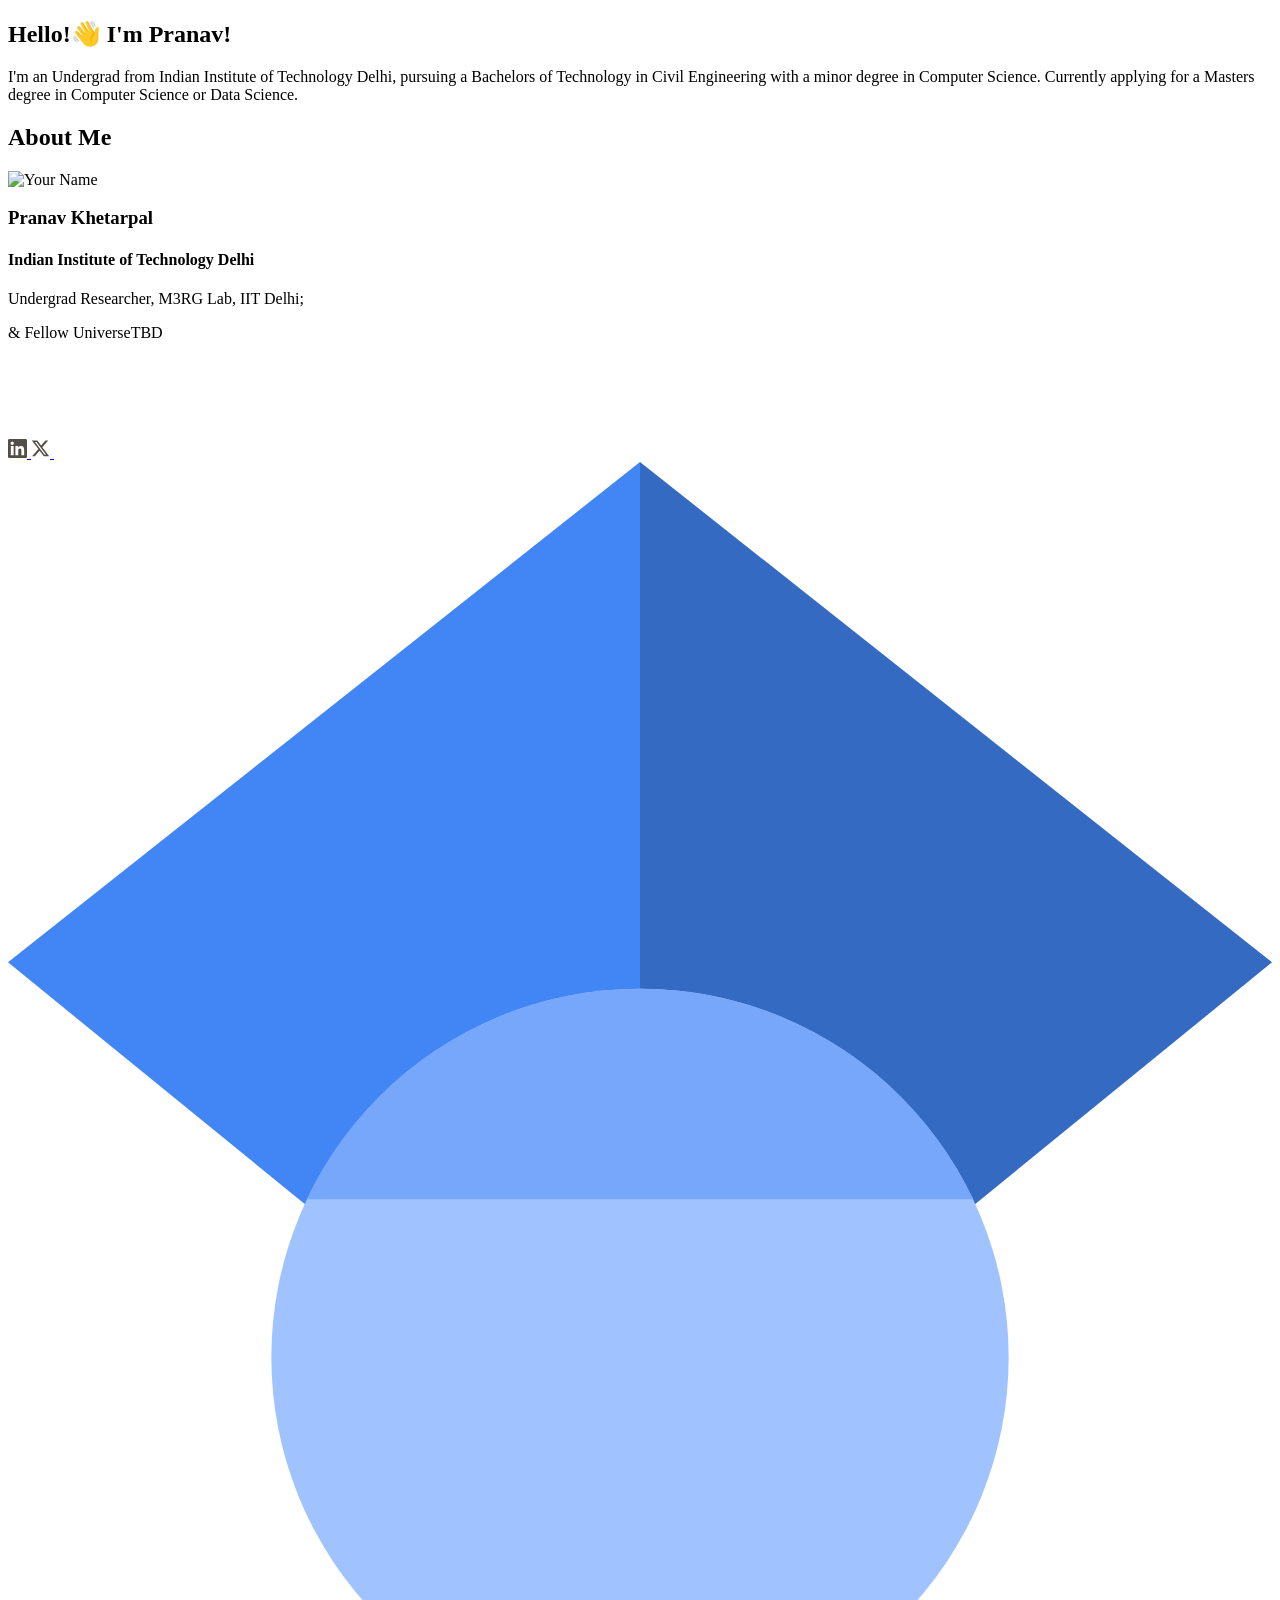
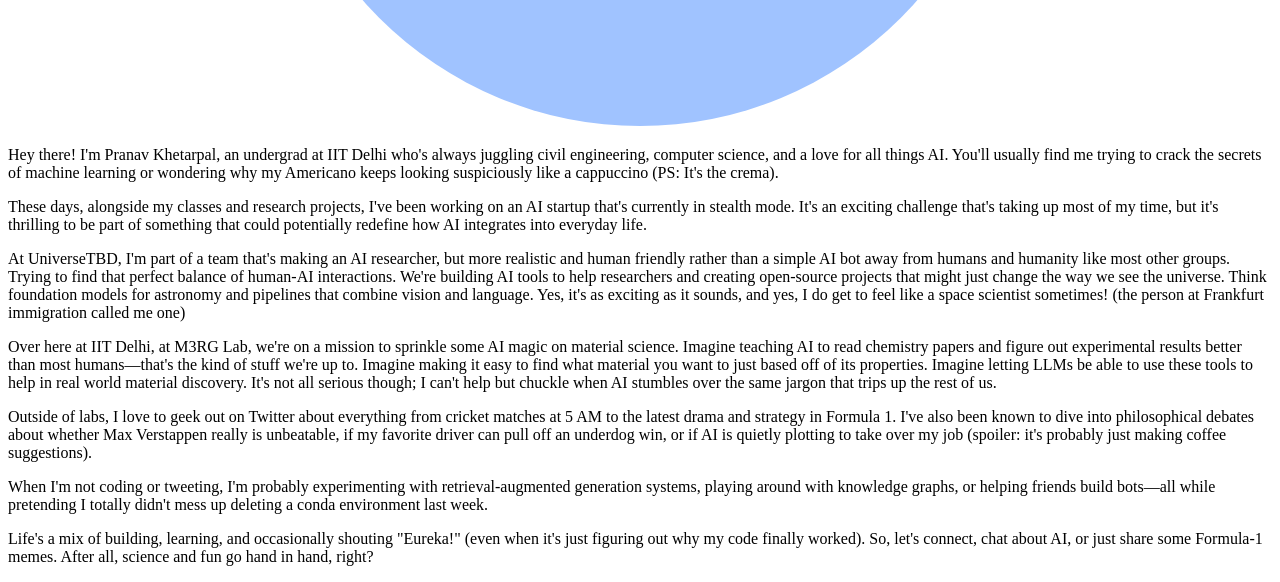
==== index.html @ f634f419 "dynamic-nav fix" ====
<!DOCTYPE html>
<html lang="en">
<head>
  <meta charset="UTF-8" />
  <meta name="viewport" content="width=device-width, initial-scale=1.0"/>
  <title>Pranav - Home</title>

  <!-- Base URL for all relative links -->
  <base href="https://pranavkhetarpal.github.io/my-webpage/">

  <!-- Main CSS file -->
  <link rel="stylesheet" href="css/styles.css" />

  <!-- Load Lora (for main body & headings) from Google Fonts -->
  <link
    href="https://fonts.googleapis.com/css2?family=Lora:wght@400;700&display=swap"
    rel="stylesheet"
  />

  <!-- Load Aileron from cdnfonts.com (for nav links & subhead) -->
  <link
    rel="stylesheet"
    href="https://fonts.cdnfonts.com/css/aileron"
  />
</head>
<body>
  
  <!-- Include Header -->
  <div data-include="header.html"></div>

  <!-- Hero Section -->
  <section id="hero">
    <h1>Hello!👋 I'm Pranav!</h1>
    <p>I'm an Undergrad from Indian Institute of Technology Delhi, pursuing a Bachelors of Technology in Civil Engineering with a minor degree in Computer Science. Currently applying for a Masters degree in Computer Science or Data Science.</p>
  </section>

  <!-- About Section Content -->
  <section id="about">
    <h2>About Me</h2>

    <!-- Card container: image on the left, details on the right -->
    <div class="profile-card">
      <div class="profile-img">
        <img src="images/self.jpg" alt="Your Name" class="about-photo" />
      </div>

      <div class="profile-details">
        <h3 class="profile-name">Pranav Khetarpal</h3>
        <!-- <h4 class="profile-title"><a href="https://web.iitd.ac.in/~krishnan/">Undergrad Researcher, M3RG Lab, IIT Delhi; & Fellow</a>, <a href="https://universetbd.org/">UniverseTBD</a></h4> -->
        <h4 class="profile-title">Indian Institute of Technology Delhi</h4>
        <p class="profile-past">Undergrad Researcher, M3RG Lab, IIT Delhi;</p>
        <p class="profile-past-l2">& Fellow UniverseTBD</p>

        <!-- Social icons row -->
        <div class="profile-social">

          <!-- Inline SVG for LinkedIn (Harvey-like) -->
          <a
            href="https://www.linkedin.com/in/pranavkhetarpal/"
            target="_blank"
            rel="noopener noreferrer"
            aria-label="LinkedIn"
            class="social-link group"
          >
            <svg
              width="19"
              height="19"
              viewBox="0 0 19 19"
              fill="none"
              xmlns="http://www.w3.org/2000/svg"
            >
              <g clip-path="url(#clip0_470_174)">
                <!-- Example truncated path from your screenshot -->
                <path
                  d="M17.5936 0H1.40273C0.627148 0 0 0.612305 0 1.36934V17.627C0 18.384 0.627148 19 1.40273 19H17.5936C18.3691 19 19 18.384 19 17.6307V1.36934C19 0.612305 18.3691 0 17.5936 0ZM5.63691 16.1908H2.8166V7.12129H5.63691V16.1908ZM4.22676 5.88555C3.32129 5.88555 2.59023 5.15449 2.59023 4.25273C2.59023 3.35098 3.32129 2.61992 4.22676 2.61992C5.12852 2.61992 5.85957 3.35098 5.85957 4.25273C5.85957 5.15078 5.12852 5.88555 4.22676 5.88555ZM16.1908 16.1908H13.3742V11.7822C13.3742 10.732 13.3557 9.37754 11.9084 9.37754C10.4426 9.37754 10.2199 10.5242 10.2199 11.708V16.1908H7.40703V7.12129H10.1086V8.36074H10.1457C10.5205 7.64824 11.4408 6.89492 12.8102 6.89492C15.6639 6.89492 16.1908 8.77266 16.1908 11.2145V16.1908Z"
                  fill="#524F49"
                />
              </g>
              <defs>
                <clipPath id="clip0_470_174">
                  <rect width="19" height="19" fill="white"></rect>
                </clipPath>
              </defs>
            </svg>
          </a>

          <!-- X (Twitter) icon as an <img> (or inline SVG if you prefer) -->
          <a href="https://x.com/pktrpl"
          target="_blank"
          rel="noopener noreferrer"
          aria-label="X"
          class="social-link group"
          >
            <svg
            width="19"
            height="19"
            viewBox="0 0 19 19"
            fill="none"
            xmlns="http://www.w3.org/2000/svg"
            >
                <g clip-path="url(#clip0_470_174)">
                    <!-- Example truncated path from your screenshot -->
                    <path
                    d="M14.5057 1.50781H17.1764L11.3418 8.17641L18.2057 17.2509H12.8313L8.62184 11.7473L3.80527 17.2509H1.13299L7.3737 10.1181L0.789062 1.50781H6.29994L10.1049 6.53833L14.5057 1.50781ZM13.5684 15.6523H15.0482L5.49583 3.02238H3.9078L13.5684 15.6523Z"
                    fill="#524F49"
                    />
                </g>
              <defs>
                <clipPath id="clip0_470_174">
                  <rect width="19" height="19" fill="white"></rect>
                </clipPath>
              </defs>
            </svg>
            </a>
            
            <!-- Github -->
            <a href="https://github.com/pranavktrpl" target="_blank" aria-label="GitHub" class="social-link">
              <svg xmlns="http://www.w3.org/2000/svg" x="0px" y="0px" width="100" height="100" viewBox="0 0 22 22">
                <path d="M12 2A10 10 0 1 0 12 22A10 10 0 1 0 12 2Z" opacity=".3" fill="#FFFFFF"></path>
                <path d="M10.9,2.1c-4.6,0.5-8.3,4.2-8.8,8.7c-0.5,4.7,2.2,8.9,6.3,10.5C8.7,21.4,9,21.2,9,20.8v-1.6c0,0-0.4,0.1-0.9,0.1 c-1.4,0-2-1.2-2.1-1.9c-0.1-0.4-0.3-0.7-0.6-1C5.1,16.3,5,16.3,5,16.2C5,16,5.3,16,5.4,16c0.6,0,1.1,0.7,1.3,1c0.5,0.8,1.1,1,1.4,1 c0.4,0,0.7-0.1,0.9-0.2c0.1-0.7,0.4-1.4,1-1.8c-2.3-0.5-4-1.8-4-4c0-1.1,0.5-2.2,1.2-3C7.1,8.8,7,8.3,7,7.6C7,7.2,7,6.6,7.3,6 c0,0,1.4,0,2.8,1.3C10.6,7.1,11.3,7,12,7s1.4,0.1,2,0.3C15.3,6,16.8,6,16.8,6C17,6.6,17,7.2,17,7.6c0,0.8-0.1,1.2-0.2,1.4 c0.7,0.8,1.2,1.8,1.2,3c0,2.2-1.7,3.5-4,4c0.6,0.5,1,1.4,1,2.3v2.6c0,0.3,0.3,0.6,0.7,0.5c3.7-1.5,6.3-5.1,6.3-9.3 C22,6.1,16.9,1.4,10.9,2.1z" fill="#FFFFFF"></path>
              </svg>
            </a>
            
            <!-- Google Scholar -->
            <a href="https://scholar.google.com/citations?user=LS2FtbsAAAAJ&hl=en" target="_blank" aria-label="Google Scholar" class="social-link">
              <svg xmlns="http://www.w3.org/2000/svg" viewBox="0 0 512 512">
                <path fill="#4285f4" d="M256 411.12L0 202.667 256 0z"/><path fill="#356ac3" d="M256 411.12l256-208.453L256 0z"/><circle fill="#a0c3ff" cx="256" cy="362.667" r="149.333"/><path fill="#76a7fa" d="M121.037 298.667c23.968-50.453 75.392-85.334 134.963-85.334s110.995 34.881 134.963 85.334H121.037z"/>
              </svg>
            </a>
            
        </div>
      </div>
    </div>

    <!-- Additional paragraph or details below the card -->
    <p>Hey there! I'm Pranav Khetarpal, an undergrad at IIT Delhi who's always juggling civil engineering, computer science, and a love for all things AI. You'll usually find me trying to crack the secrets of machine learning or wondering why my Americano keeps looking suspiciously like a cappuccino (PS: It's the crema).</p>
      
    <p>These days, alongside my classes and research projects, I've been working on an AI startup that's currently in stealth mode. It's an exciting challenge that's taking up most of my time, but it's thrilling to be part of something that could potentially redefine how AI integrates into everyday life.</p>
      
    <p>At UniverseTBD, I'm part of a team that's making an AI researcher, but more realistic and human friendly rather than a simple AI bot away from humans and humanity like most other groups. Trying to find that perfect balance of human-AI interactions. We're building AI tools to help researchers and creating open-source projects that might just change the way we see the universe. Think foundation models for astronomy and pipelines that combine vision and language. Yes, it's as exciting as it sounds, and yes, I do get to feel like a space scientist sometimes! (the person at Frankfurt immigration called me one)</p>
      
    <p>Over here at IIT Delhi, at M3RG Lab, we're on a mission to sprinkle some AI magic on material science. Imagine teaching AI to read chemistry papers and figure out experimental results better than most humans—that's the kind of stuff we're up to. Imagine making it easy to find what material you want to just based off of its properties. Imagine letting LLMs be able to use these tools to help in real world material discovery. It's not all serious though; I can't help but chuckle when AI stumbles over the same jargon that trips up the rest of us.</p>
      
    <p>Outside of labs, I love to geek out on Twitter about everything from cricket matches at 5 AM to the latest drama and strategy in Formula 1. I've also been known to dive into philosophical debates about whether Max Verstappen really is unbeatable, if my favorite driver can pull off an underdog win, or if AI is quietly plotting to take over my job (spoiler: it's probably just making coffee suggestions).</p>
      
    <p>When I'm not coding or tweeting, I'm probably experimenting with retrieval-augmented generation systems, playing around with knowledge graphs, or helping friends build bots—all while pretending I totally didn't mess up deleting a conda environment last week.</p>
      
    <p>Life's a mix of building, learning, and occasionally shouting "Eureka!" (even when it's just figuring out why my code finally worked). So, let's connect, chat about AI, or just share some Formula-1 memes. After all, science and fun go hand in hand, right?</p>
  </section>

  <!-- Include Footer -->
  <div data-include="footer.html"></div>

  <!-- Include Header and Footer JavaScript -->
  <script src="js/header.js"></script>
</body>
</html>
---- css/styles.css ----
/* Apply a global box-sizing rule for consistency */
*,
*::before,
*::after {
  box-sizing: border-box;
}

/* Define your "gray-950-ink" for the overall background */
:root {
  --color-gray-950-ink: 15 14 13; /* Or your desired values */
}

/* Body uses Lora and a custom ink background */
body {
  margin: 0;
  padding: 0;
  color: #ffffff;
  font-family: 'Lora', serif;
  line-height: 1.6;

  /* Use custom property for background color */
  --tw-bg-opacity: 1;
  background-color: rgb(var(--color-gray-950-ink) / var(--tw-bg-opacity));
}

/* Header bar in pure black, positioned */
header {
  position: relative; 
  background-color: #000000;
  padding: 20px 0;
  box-shadow: 0 2px 4px rgba(0, 0, 0, 0.5);
  /* Sticky if you prefer:
     position: sticky; top: 0; z-index: 1000; 
  */
}

/* Brand (Pranav) in top-left, slightly larger */
.brand {
  position: absolute;
  left: 20px;
  top: 50%;
  transform: translateY(-50%);
  font-size: 1.8em; /* Slightly bigger than 1.5em */
  font-weight: 10;
  color: #ffffff;
}

/* Center the navigation */
nav {
  display: flex;
  justify-content: center;
}

/* Clear out default list styling and spacing */
nav ul {
  list-style: none;
  margin: 0;
  padding: 0;
  display: flex;
}

/* Each nav item spaced horizontally */
nav ul li {
  margin: 0 15px;
}

/* Nav links use Aileron and smaller text */
nav ul li a {
  font-family: 'Aileron', sans-serif; /* Aileron for nav links */
  font-size: 0.9em;                   /* Slightly smaller */
  color: #ffffff;
  text-decoration: none;
  font-weight: 600;
  transition: color 0.3s;
}

nav ul li a:hover {
  color: #ffcc00; /* Hover color */
}

/* Hero Section */
#hero {
  text-align: center;
  color: #ffffff;
  /* If you want extra top/bottom space:
     padding: 100px 20px; 
  */
}

/* Main hero heading uses Lora bold */
#hero h1 {
  margin: 0;
  font-size: 3em;
  font-weight: 10; 
}

/* Hero subheading uses Aileron SemiBold */
#hero p {
  font-family: 'Aileron', sans-serif;
  font-weight: 600;
  font-size: 1.1em;
  color: #cccccc;
  margin-top: 20px;
}

/* About photo can be circular, if you like */
.about-photo {
  display: block;
  max-width: 200px;
  margin: 0 auto; /* overridden by .profile-card if needed */
  border-radius: 50%;
  /* border: 2px solid #ffffff; optional */
}

/* Profile card in About section */
.profile-card {
  display: flex;
  align-items: center;
  background-color: #000; /* or #1a1a1a */
  padding: 20px;
  border-radius: 8px;
  box-shadow: 0 2px 6px rgba(0, 0, 0, 0.5);
  margin-bottom: 2em; /* space before next paragraph */
}

.profile-img {
  flex: 0 0 auto;
  margin-right: 20px;
}

.profile-details {
  flex: 1;
}

/* Large name in the card */
.profile-name {
  margin: 0;
  font-size: 1.8em;
  font-weight: 10;
  line-height: 1.2;
}

/* Subtitle or role */
.profile-title {
  margin: 10px 0 5px;
  font-size: 1.3em;
  font-weight: 10;
  color: #cccccc;
}

/* Past experience in smaller text or lighter color */
.profile-past {
  margin: 5px 0 0px;
  font-size: 1em;
  color: #888888;
}
.profile-past-l2 {
  margin: 0px 0 20px;
  font-size: 1em;
  color: #888888;
}


/* Social icons row */
.profile-social {
  display: flex;
  align-items: center;
  gap: 15px;
}

/* Each social link / icon style */
.social-link svg,
.social-link img {
  width: 24px;
  height: 24px;
  display: block;
  /* If your SVG path is black, you can invert it, etc. 
     But here the fill is #524F49, so do as you like. */
}

/* Education Section */
#education {
  margin-bottom: 60px;
}

#education h2 {
  text-align: center;
  margin-bottom: 40px;
  font-size: 2.5em; 
  font-weight: 10; /* Lora Bold or your serif of choice */
}

/* Individual Education Entry */
.education-entry {
  margin-bottom: 20px;
  font-family: 'Lora', serif;
}

.education-entry h3 {
  font-family: 'Lora', serif;
  font-size: 1.3em;
  font-weight: 10;
  margin-bottom: 5px;
}

.education-entry .School {
  font-family: 'Aileron', sans-serif;
  color: #cccccc;
  font-size: 1em;
  margin: 5px 0;
}

.education-entry .meta {
  color: #cccccc;
  font-size: 0.9em;
  display: flex;
  flex-wrap: wrap;
  justify-content: space-between;
  margin-top: 5px;
}

.education-entry .meta .detail {
  font-family: 'Aileron', sans-serif;
  color: #cccccc;
}

/* Scholastic Achievements List Styling */
.achievements-list {
  list-style-type: disc; /* Default bullet points */
  /* padding-left: 40px;    Indent the list for better readability */
  color: #cccccc;        /* Match the text color with other sections */
  font-family: 'Aileron', sans-serif; /* Ensure it uses the main body font */
  font-size: 1em;        /* Maintain consistent font size */
}

.achievements-list li {
  margin-bottom: 10px; /* Space between each achievement */
}

/* Publications Section */
#Publications {
  padding: 60px 20px; /* Consistent padding with other sections */
  /* background-color: #1a1a1a; Optional: Different background for contrast */
}

/* Publication Entry */
.publication {
  background-color: #000000; /* Black background */
  padding: 20px;
  margin-bottom: 20px;
  border-radius: 8px;
  box-shadow: 0 2px 6px rgba(0, 0, 0, 0.5); /* Similar to .profile-card */
}

/* Publication Title */
.publication h3 {
  font-family: 'Lora', serif; /* Lora for headings */
  color: #ffffff; /* White color */
  font-size: 1.5em;
  margin-bottom: 10px;
  font-weight: 10;
}

/* Publication Description */
.publication-description {
  font-family: 'Aileron', sans-serif; /* Aileron for description */
  color: #cccccc; /* Light gray color */
  font-size: 1em;
  margin-bottom: 15px;
}

/* Publication Link */
.publication-link {
  font-family: 'Aileron', sans-serif; /* Aileron for links */
  color: #ffcc00; /* Highlight color for links */
  text-decoration: none;
  font-weight: 600;
}

.publication-link:hover {
  text-decoration: underline;
  color: #ffffff; /* Optional: Change color on hover */
}

/* Experience Section */
#experience {
  padding: 60px 20px; /* Consistent padding with other sections */
  /* background-color: #1a1a1a; Optional: Different background for contrast */
}

/* Individual Experience Entry */
.experience-entry {
  background-color: #000000; /* Black background */
  padding: 20px;
  margin-bottom: 20px;
  border-radius: 8px;
  box-shadow: 0 2px 6px rgba(0, 0, 0, 0.5); /* Similar to .profile-card */
}

/* Experience Title */
.experience-entry h3 {
  font-family: 'Lora', serif; /* Lora for headings */
  color: #ffffff; /* White color */
  font-size: 1.5em;
  margin-bottom: 10px;
  font-weight: 10;
}

/* Experience Subtitle (Supervisor, Lab, Duration) */
.experience-subtitle {
  font-family: 'Aileron', sans-serif; /* Aileron for subtitle */
  color: #cccccc; /* Light gray color */
  font-size: 1em;
  margin-bottom: 15px;
}

/* Experience Description */
.experience-description {
  font-family: 'Aileron', sans-serif; /* Aileron for description */
  color: #cccccc; /* Light gray color */
  font-size: 1em;
  margin-bottom: 15px;
  line-height: 1.5;
}

/* Experience Link */
.experience-link {
  font-family: 'Aileron', sans-serif; /* Aileron for links */
  color: #ffcc00; /* Highlight color for links */
  text-decoration: none;
  font-weight: 600;
}

.experience-link:hover {
  text-decoration: underline;
  color: #ffffff; /* Optional: Change color on hover */
}

/* Projects Section */
#projects {
  padding: 60px 20px;
  /* background-color: #1a1a1a; Optional: Different background for contrast */
}

/* Individual Project Entry */
.project-entry {
  background-color: #000000; /* Black background */
  padding: 20px;
  margin-bottom: 20px;
  border-radius: 8px;
  box-shadow: 0 2px 6px rgba(0, 0, 0, 0.5); /* Similar to .profile-card */
}

.project-entry h3 {
  font-family: 'Lora', serif; /* Lora for headings */
  color: #ffffff; /* White color */
  font-size: 1.5em;
  margin-bottom: 10px;
  font-weight: 10;
}

.project-subtitle {
  font-family: 'Aileron', sans-serif; /* Aileron for subtitle */
  color: #cccccc; /* Light gray color */
  font-size: 1em;
  margin-bottom: 15px;
}

.project-details {
  list-style-type: disc;
  padding-left: 20px;
  color: #cccccc;
  font-family: 'Aileron', sans-serif;
  font-size: 1em;
}

.project-details li {
  margin-bottom: 10px;
}

/* Project Link (if any) */
.project-link {
  font-family: 'Aileron', sans-serif; /* Aileron for links */
  color: #ffcc00; /* Highlight color for links */
  text-decoration: none;
  font-weight: 600;
}

.project-link:hover {
  text-decoration: underline;
  color: #ffffff; /* Optional: Change color on hover */
}

.contact-form {
  display: flex;
  flex-direction: column;
  gap: 20px;
  max-width: 600px;
  margin: 0 auto;
  padding: 20px;
  background-color: #1a1a1a;
  border-radius: 8px;
  box-shadow: 0 2px 6px rgba(0, 0, 0, 0.5);
}

.contact-form label {
  font-family: 'Aileron', sans-serif;
  font-size: 1em;
  color: #cccccc;
}

.contact-form input,
.contact-form textarea {
  font-family: 'Lora', serif;
  font-size: 1em;
  padding: 10px;
  border: 1px solid #333333;
  border-radius: 4px;
  background-color: #000;
  color: #ffffff;
}

.contact-form input:focus,
.contact-form textarea:focus {
  border-color: #ffcc00;
  outline: none;
}

.contact-form button {
  padding: 10px 20px;
  background-color: #ffcc00;
  border: none;
  border-radius: 4px;
  font-family: 'Aileron', sans-serif;
  font-size: 1em;
  font-weight: bold;
  color: #000;
  cursor: pointer;
  transition: background-color 0.3s;
}

.contact-form button:hover {
  background-color: #ffaa00;
}


/* Generic sections styling */
section {
  padding: 60px 20px;
  max-width: 800px;
  margin: 0 auto;
}

h2 {
  text-align: center;
  margin-bottom: 40px;
  font-size: 2.5em;
  font-weight: 10; /* Lora bold for subheadings */
}

/* Footer Styling */
footer {
  background-color: #1a1a1a; /* Dark background for contrast */
  color: #cccccc; /* Light gray text */
  padding: 40px 20px 20px 20px;
  font-family: 'Aileron', sans-serif;
}

.footer-container {
  display: flex;
  flex-direction: row;
  justify-content: space-between; /* Distribute space between items */
  align-items: flex-start; /* Align items to the top */
  max-width: 1200px;
  margin: 0 auto;
  flex-wrap: wrap;
  
  /* Added padding to prevent content from sticking to the edges */
  padding: 0 20px;
}

.footer-left {
  display: flex;
  flex-direction: column;
  align-items: flex-start;
}

.footer-logo h1 {
  font-family: 'Lora', serif;
  font-size: 2.5em;
  color: #ffffff; /* White color for the logo */
  margin-bottom: 20px;
}

.footer-contact {
  flex: 1; /* Allow contact info to take available space */
  margin: 0 20px; /* Add horizontal margin for spacing */
  text-align: center; /* Center the contact information */
}

.footer-contact p {
  margin: 10px 0;
  font-size: 1em;
  display: flex;
  align-items: center;
  justify-content: center; /* Center the text */
}

.footer-contact svg {
  margin-right: 10px;
  flex-shrink: 0; /* Prevent SVG from shrinking */
}

.footer-right {
  display: flex;
  align-items: center;
  justify-content: flex-end;
}

.footer-social {
  display: flex;
  flex-direction: row;
  gap: 20px;
}

.social-link {
  display: flex;
  flex-direction: column; /* Stack icon above name */
  align-items: center;    /* Center align items */
  gap: 4px;               /* Space between icon and name */
  color: #524F49;
  text-decoration: none;
}

.social-link span {
  font-size: 0.8em;
  color: #524F49;
}

.social-link svg {
  width: 24px;
  height: 24px;
  transition: fill 0.3s;
}

.social-link:hover svg {
  fill: #ffcc00; /* Highlight color on hover */
}

.footer-bottom {
  text-align: center;
  margin-top: 30px;
  border-top: 1px solid #333333;
  padding-top: 20px;
  font-size: 0.9em;
  color: #aaaaaa;
}

/* Responsive Design */
@media (max-width: 768px) {
  .footer-container {
    flex-direction: column;
    align-items: center;
    text-align: center;
    padding: 0 10px;
  }
  
  .footer-left {
    align-items: center;
    margin-bottom: 20px;
  }
  
  .footer-contact p {
    justify-content: center;
  }
  
  .footer-right {
    justify-content: center;
  }
  
  .footer-social {
    gap: 15px;
  }
}

/* Blog Section */
#blog {
  padding: 60px 20px;
}

.blog-entry {
  background-color: #000000;
  padding: 20px;
  margin-bottom: 20px;
  border-radius: 8px;
  transition: transform 0.3s ease, box-shadow 0.3s ease;
}

.blog-entry:hover {
  transform: translateY(-5px);
  box-shadow: 0 4px 12px rgba(0, 0, 0, 0.3);
}

.blog-link {
  text-decoration: none;
  color: inherit;
  display: block;
}

.blog-entry h3 {
  margin: 0 0 10px;
  font-size: 1.5em;
  font-weight: 700;
  color: #ffffff;
}

.blog-subtitle {
  margin: 0 0 15px;
  font-family: 'Aileron', sans-serif;
  color: #cccccc;
  font-size: 1.1em;
}

.blog-excerpt {
  margin: 0 0 10px;
  color: #cccccc;
  line-height: 1.6;
}

.blog-date {
  margin: 0;
  font-family: 'Aileron', sans-serif;
  color: #888888;
  font-size: 0.9em;
}

/* Blog Post Styles */
#blog-post {
  padding: 60px 20px;
  max-width: 800px;
  margin: 0 auto;
}

.blog-post-container {
  background-color: #000000;
  padding: 40px;
  border-radius: 8px;
}

.blog-post-container h1 {
  margin: 0 0 20px;
  font-size: 2.5em;
  font-weight: 700;
  color: #ffffff;
}

.blog-post-meta {
  margin: 0 0 30px;
  font-family: 'Aileron', sans-serif;
  color: #888888;
}

.blog-post-date,
.blog-post-category {
  margin-right: 20px;
}

.blog-post-content {
  color: #cccccc;
  line-height: 1.8;
}

.blog-post-content h2 {
  margin: 30px 0 20px;
  font-size: 1.8em;
  color: #ffffff;
}

.blog-post-content h3 {
  margin: 25px 0 15px;
  font-size: 1.4em;
  color: #ffffff;
}

.blog-post-content p {
  margin: 0 0 20px;
}

.blog-post-content blockquote {
  margin: 20px 0;
  padding: 20px;
  border-left: 4px solid #ffcc00;
  background-color: rgba(255, 255, 255, 0.05);
  font-style: italic;
}

.blog-post-navigation {
  margin-top: 40px;
  text-align: center;
}

.back-to-blog {
  display: inline-block;
  padding: 10px 20px;
  background-color: #000000;
  color: #ffffff;
  text-decoration: none;
  border-radius: 4px;
  transition: background-color 0.3s ease;
}

.back-to-blog:hover {
  background-color: #1a1a1a;
}
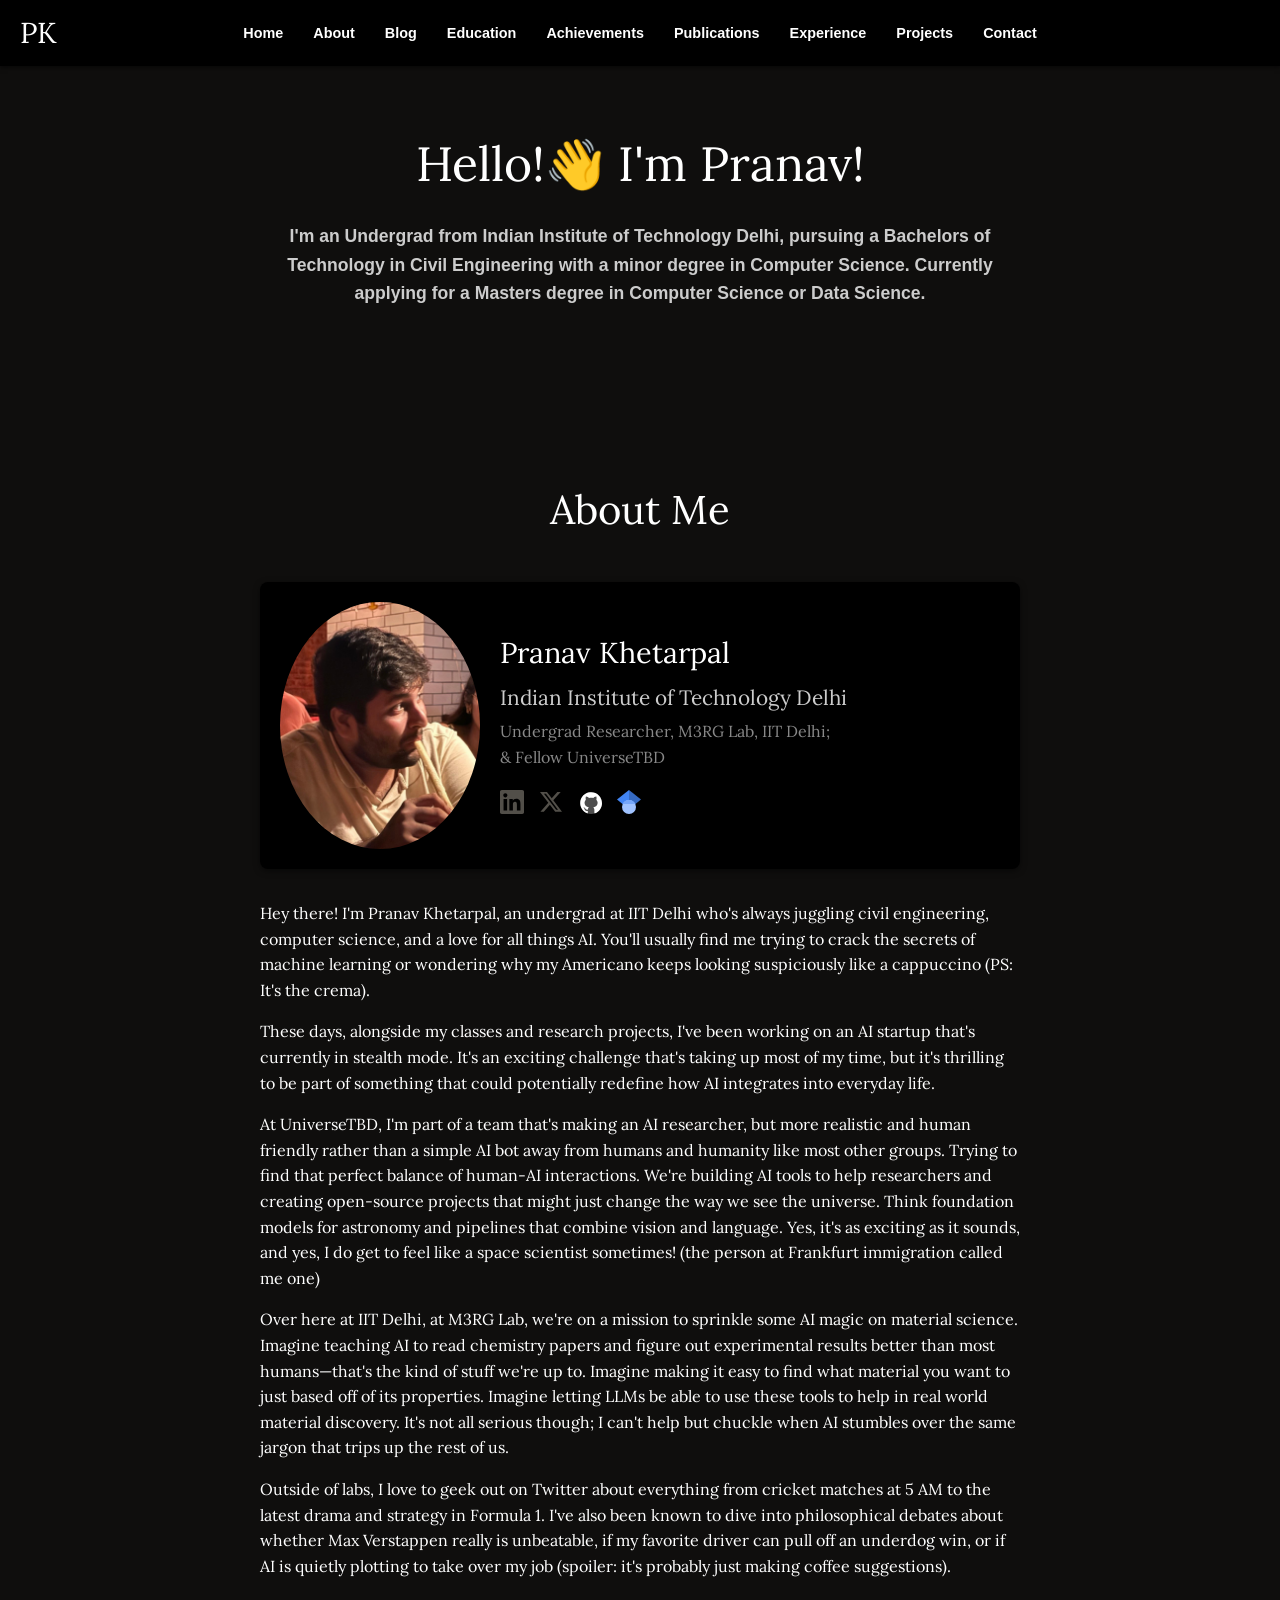
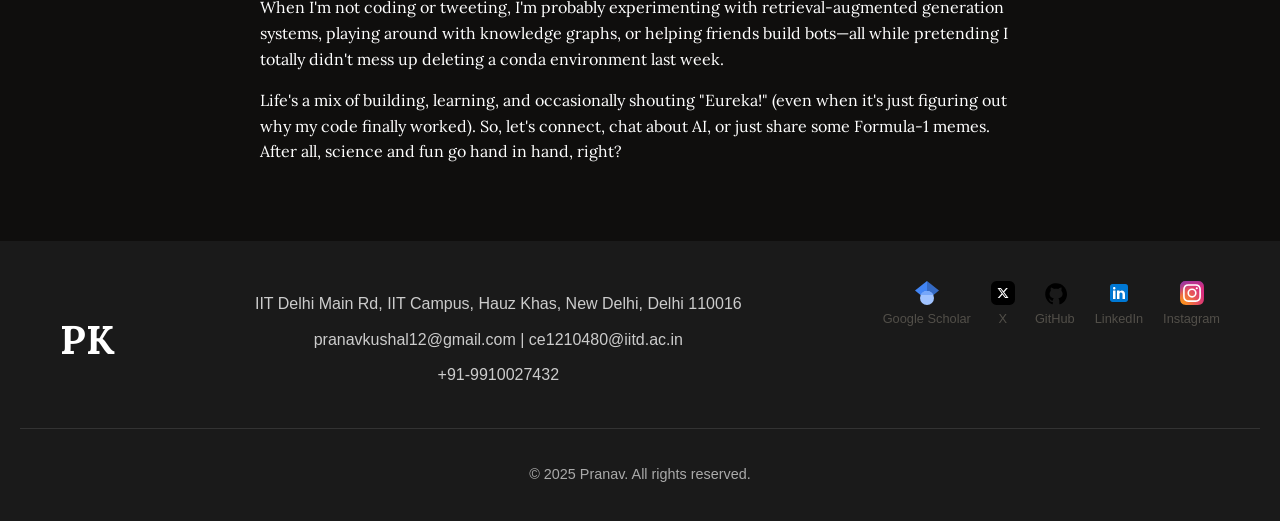
==== commit 6c990dca: "fix-css; fix-header-nav moved interstellar-blog to primary dir" ====
--- a/index.html
+++ b/index.html
@@ -5,11 +5,18 @@
   <meta name="viewport" content="width=device-width, initial-scale=1.0"/>
   <title>Pranav - Home</title>
 
-  <!-- Base URL for all relative links -->
-  <base href="https://pranavkhetarpal.github.io/my-webpage/">
-
-  <!-- Main CSS file -->
-  <link rel="stylesheet" href="css/styles.css" />
+  <!-- GitHub Pages path handling -->
+  <script>
+    // Function to get the correct base path for GitHub Pages
+    function getBasePath() {
+      const isGitHubPages = window.location.hostname.includes('github.io');
+      return isGitHubPages ? '/my-webpage' : '';
+    }
+    
+    // Create a variable we can use in our CSS link
+    window.basePath = getBasePath();
+    document.write('<link rel="stylesheet" href="' + window.basePath + '/css/styles.css" />');
+  </script>
 
   <!-- Load Lora (for main body & headings) from Google Fonts -->
   <link
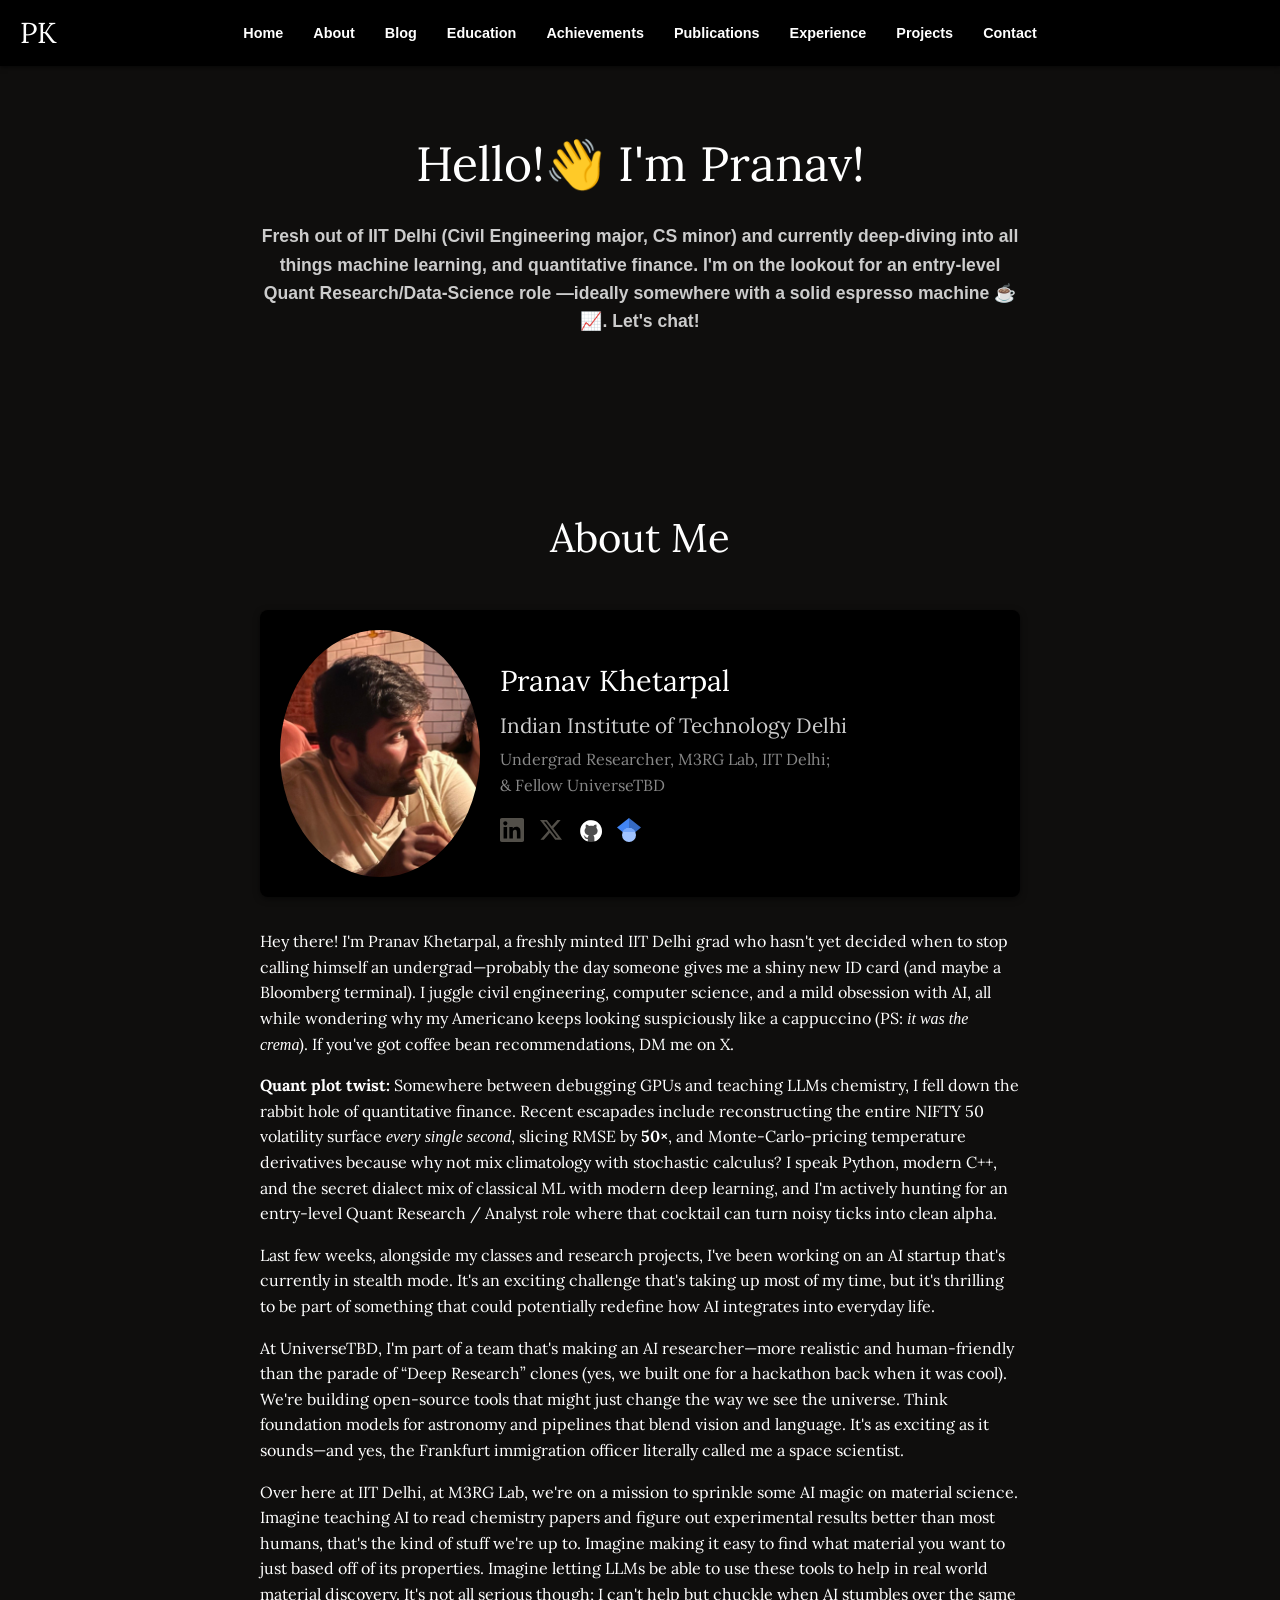
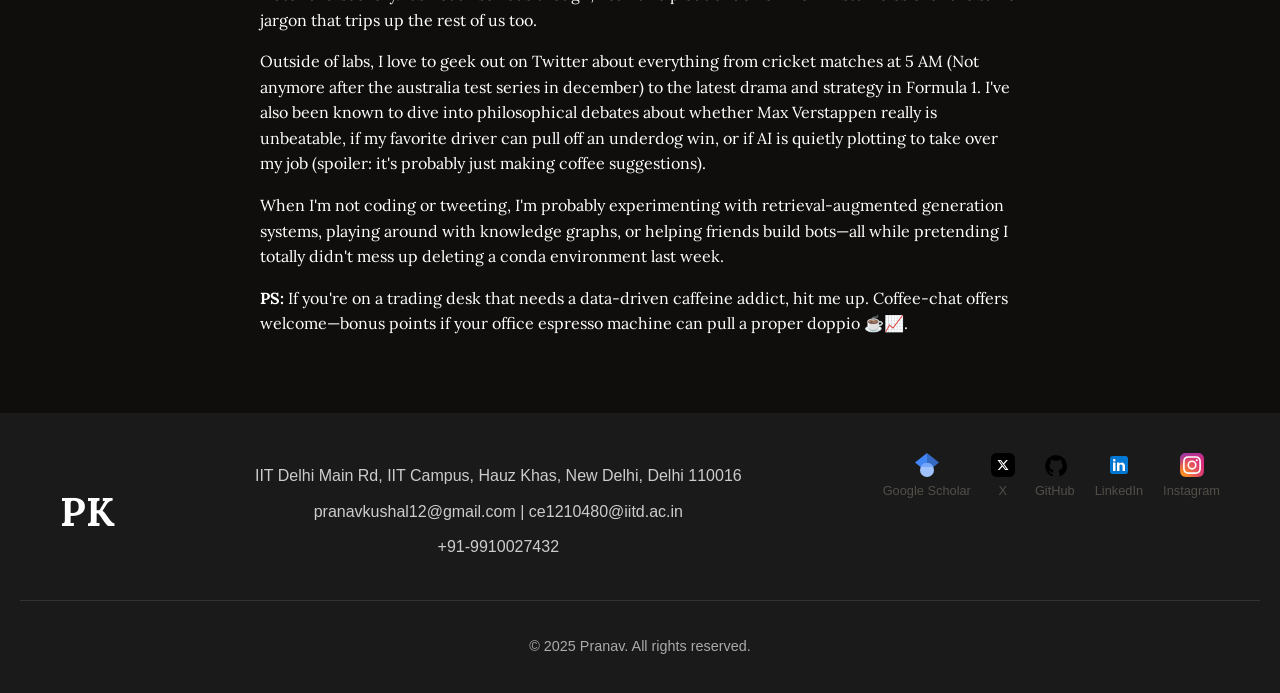
==== commit fd296413: "update about-me and hero sections" ====
--- a/index.html
+++ b/index.html
@@ -38,7 +38,8 @@
   <!-- Hero Section -->
   <section id="hero">
     <h1>Hello!👋 I'm Pranav!</h1>
-    <p>I'm an Undergrad from Indian Institute of Technology Delhi, pursuing a Bachelors of Technology in Civil Engineering with a minor degree in Computer Science. Currently applying for a Masters degree in Computer Science or Data Science.</p>
+    <p>Fresh out of IIT Delhi (Civil Engineering major, CS minor) and currently deep-diving into all things machine learning, and quantitative finance. I'm on the lookout for an entry-level Quant Research/Data-Science role —ideally somewhere with a solid espresso machine ☕📈. Let's chat!
+  </p>
   </section>
 
   <!-- About Section Content -->
@@ -140,19 +141,21 @@
     </div>
 
     <!-- Additional paragraph or details below the card -->
-    <p>Hey there! I'm Pranav Khetarpal, an undergrad at IIT Delhi who's always juggling civil engineering, computer science, and a love for all things AI. You'll usually find me trying to crack the secrets of machine learning or wondering why my Americano keeps looking suspiciously like a cappuccino (PS: It's the crema).</p>
+    <p>Hey there! I'm Pranav Khetarpal, a freshly minted IIT Delhi grad who hasn't yet decided when to stop calling himself an undergrad—probably the day someone gives me a shiny new ID card (and maybe a Bloomberg terminal). I juggle civil engineering, computer science, and a mild obsession with AI, all while wondering why my Americano keeps looking suspiciously like a cappuccino (PS: <em>it was the crema</em>). If you've got coffee bean recommendations, DM me on X.</p>
+    
+    <p><strong>Quant plot twist:</strong> Somewhere between debugging GPUs and teaching LLMs chemistry, I fell down the rabbit hole of quantitative finance. Recent escapades include reconstructing the entire NIFTY&nbsp;50 volatility surface <em>every single second</em>, slicing RMSE by <strong>50×</strong>, and Monte-Carlo-pricing temperature derivatives because why not mix climatology with stochastic calculus? I speak Python, modern C++, and the secret dialect mix of classical ML with modern deep learning, and I'm actively hunting for an entry-level Quant Research / Analyst role where that cocktail can turn noisy ticks into clean alpha.    </p>
+
+    <p>Last few weeks, alongside my classes and research projects, I've been working on an AI startup that's currently in stealth mode. It's an exciting challenge that's taking up most of my time, but it's thrilling to be part of something that could potentially redefine how AI integrates into everyday life.</p>
       
-    <p>These days, alongside my classes and research projects, I've been working on an AI startup that's currently in stealth mode. It's an exciting challenge that's taking up most of my time, but it's thrilling to be part of something that could potentially redefine how AI integrates into everyday life.</p>
+    <p>At UniverseTBD, I'm part of a team that's making an AI researcher—more realistic and human-friendly than the parade of “Deep Research” clones (yes, we built one for a hackathon back when it was cool). We're building open-source tools that might just change the way we see the universe. Think foundation models for astronomy and pipelines that blend vision and language. It's as exciting as it sounds—and yes, the Frankfurt immigration officer literally called me a space scientist.</p>
       
-    <p>At UniverseTBD, I'm part of a team that's making an AI researcher, but more realistic and human friendly rather than a simple AI bot away from humans and humanity like most other groups. Trying to find that perfect balance of human-AI interactions. We're building AI tools to help researchers and creating open-source projects that might just change the way we see the universe. Think foundation models for astronomy and pipelines that combine vision and language. Yes, it's as exciting as it sounds, and yes, I do get to feel like a space scientist sometimes! (the person at Frankfurt immigration called me one)</p>
+    <p>Over here at IIT Delhi, at M3RG Lab, we're on a mission to sprinkle some AI magic on material science. Imagine teaching AI to read chemistry papers and figure out experimental results better than most humans, that's the kind of stuff we're up to. Imagine making it easy to find what material you want to just based off of its properties. Imagine letting LLMs be able to use these tools to help in real world material discovery. It's not all serious though; I can't help but chuckle when AI stumbles over the same jargon that trips up the rest of us too.</p>
       
-    <p>Over here at IIT Delhi, at M3RG Lab, we're on a mission to sprinkle some AI magic on material science. Imagine teaching AI to read chemistry papers and figure out experimental results better than most humans—that's the kind of stuff we're up to. Imagine making it easy to find what material you want to just based off of its properties. Imagine letting LLMs be able to use these tools to help in real world material discovery. It's not all serious though; I can't help but chuckle when AI stumbles over the same jargon that trips up the rest of us.</p>
-      
-    <p>Outside of labs, I love to geek out on Twitter about everything from cricket matches at 5 AM to the latest drama and strategy in Formula 1. I've also been known to dive into philosophical debates about whether Max Verstappen really is unbeatable, if my favorite driver can pull off an underdog win, or if AI is quietly plotting to take over my job (spoiler: it's probably just making coffee suggestions).</p>
+    <p>Outside of labs, I love to geek out on Twitter about everything from cricket matches at 5 AM (Not anymore after the australia test series in december) to the latest drama and strategy in Formula 1. I've also been known to dive into philosophical debates about whether Max Verstappen really is unbeatable, if my favorite driver can pull off an underdog win, or if AI is quietly plotting to take over my job (spoiler: it's probably just making coffee suggestions).</p>
       
     <p>When I'm not coding or tweeting, I'm probably experimenting with retrieval-augmented generation systems, playing around with knowledge graphs, or helping friends build bots—all while pretending I totally didn't mess up deleting a conda environment last week.</p>
       
-    <p>Life's a mix of building, learning, and occasionally shouting "Eureka!" (even when it's just figuring out why my code finally worked). So, let's connect, chat about AI, or just share some Formula-1 memes. After all, science and fun go hand in hand, right?</p>
+    <p><strong>PS:</strong> If you're on a trading desk that needs a data-driven caffeine addict, hit me up. Coffee-chat offers welcome—bonus points if your office espresso machine can pull a proper doppio ☕📈.</p>
   </section>
 
   <!-- Include Footer -->
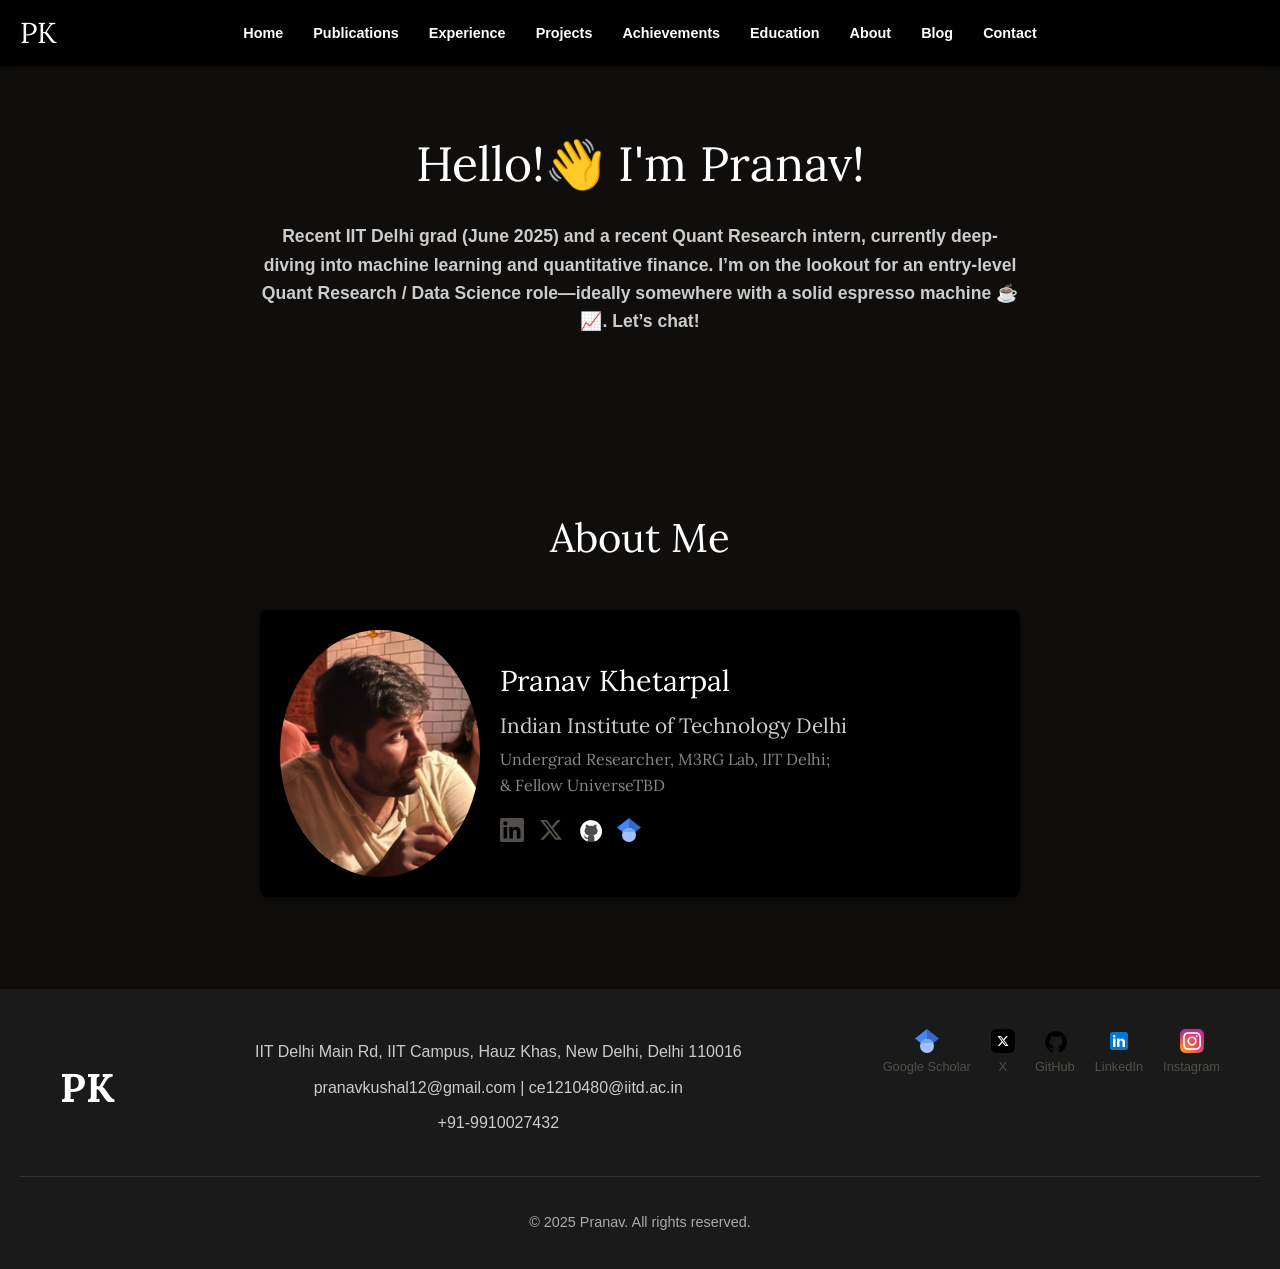
==== commit 3e4278e8: "about-edit" ====
--- a/index.html
+++ b/index.html
@@ -38,8 +38,7 @@
   <!-- Hero Section -->
   <section id="hero">
     <h1>Hello!👋 I'm Pranav!</h1>
-    <p>Fresh out of IIT Delhi (Civil Engineering major, CS minor) and currently deep-diving into all things machine learning, and quantitative finance. I'm on the lookout for an entry-level Quant Research/Data-Science role —ideally somewhere with a solid espresso machine ☕📈. Let's chat!
-  </p>
+    <p>Recent IIT Delhi grad (June 2025) and a recent Quant Research intern, currently deep-diving into machine learning and quantitative finance. I’m on the lookout for an entry-level Quant Research / Data Science role—ideally somewhere with a solid espresso machine ☕📈. Let’s chat!</p>
   </section>
 
   <!-- About Section Content -->
@@ -140,22 +139,6 @@
       </div>
     </div>
 
-    <!-- Additional paragraph or details below the card -->
-    <p>Hey there! I'm Pranav Khetarpal, a freshly minted IIT Delhi grad who hasn't yet decided when to stop calling himself an undergrad—probably the day someone gives me a shiny new ID card (and maybe a Bloomberg terminal). I juggle civil engineering, computer science, and a mild obsession with AI, all while wondering why my Americano keeps looking suspiciously like a cappuccino (PS: <em>it was the crema</em>). If you've got coffee bean recommendations, DM me on X.</p>
-    
-    <p><strong>Quant plot twist:</strong> Somewhere between debugging GPUs and teaching LLMs chemistry, I fell down the rabbit hole of quantitative finance. Recent escapades include reconstructing the entire NIFTY&nbsp;50 volatility surface <em>every single second</em>, slicing RMSE by <strong>50×</strong>, and Monte-Carlo-pricing temperature derivatives because why not mix climatology with stochastic calculus? I speak Python, modern C++, and the secret dialect mix of classical ML with modern deep learning, and I'm actively hunting for an entry-level Quant Research / Analyst role where that cocktail can turn noisy ticks into clean alpha.    </p>
-
-    <p>Last few weeks, alongside my classes and research projects, I've been working on an AI startup that's currently in stealth mode. It's an exciting challenge that's taking up most of my time, but it's thrilling to be part of something that could potentially redefine how AI integrates into everyday life.</p>
-      
-    <p>At UniverseTBD, I'm part of a team that's making an AI researcher—more realistic and human-friendly than the parade of “Deep Research” clones (yes, we built one for a hackathon back when it was cool). We're building open-source tools that might just change the way we see the universe. Think foundation models for astronomy and pipelines that blend vision and language. It's as exciting as it sounds—and yes, the Frankfurt immigration officer literally called me a space scientist.</p>
-      
-    <p>Over here at IIT Delhi, at M3RG Lab, we're on a mission to sprinkle some AI magic on material science. Imagine teaching AI to read chemistry papers and figure out experimental results better than most humans, that's the kind of stuff we're up to. Imagine making it easy to find what material you want to just based off of its properties. Imagine letting LLMs be able to use these tools to help in real world material discovery. It's not all serious though; I can't help but chuckle when AI stumbles over the same jargon that trips up the rest of us too.</p>
-      
-    <p>Outside of labs, I love to geek out on Twitter about everything from cricket matches at 5 AM (Not anymore after the australia test series in december) to the latest drama and strategy in Formula 1. I've also been known to dive into philosophical debates about whether Max Verstappen really is unbeatable, if my favorite driver can pull off an underdog win, or if AI is quietly plotting to take over my job (spoiler: it's probably just making coffee suggestions).</p>
-      
-    <p>When I'm not coding or tweeting, I'm probably experimenting with retrieval-augmented generation systems, playing around with knowledge graphs, or helping friends build bots—all while pretending I totally didn't mess up deleting a conda environment last week.</p>
-      
-    <p><strong>PS:</strong> If you're on a trading desk that needs a data-driven caffeine addict, hit me up. Coffee-chat offers welcome—bonus points if your office espresso machine can pull a proper doppio ☕📈.</p>
   </section>
 
   <!-- Include Footer -->
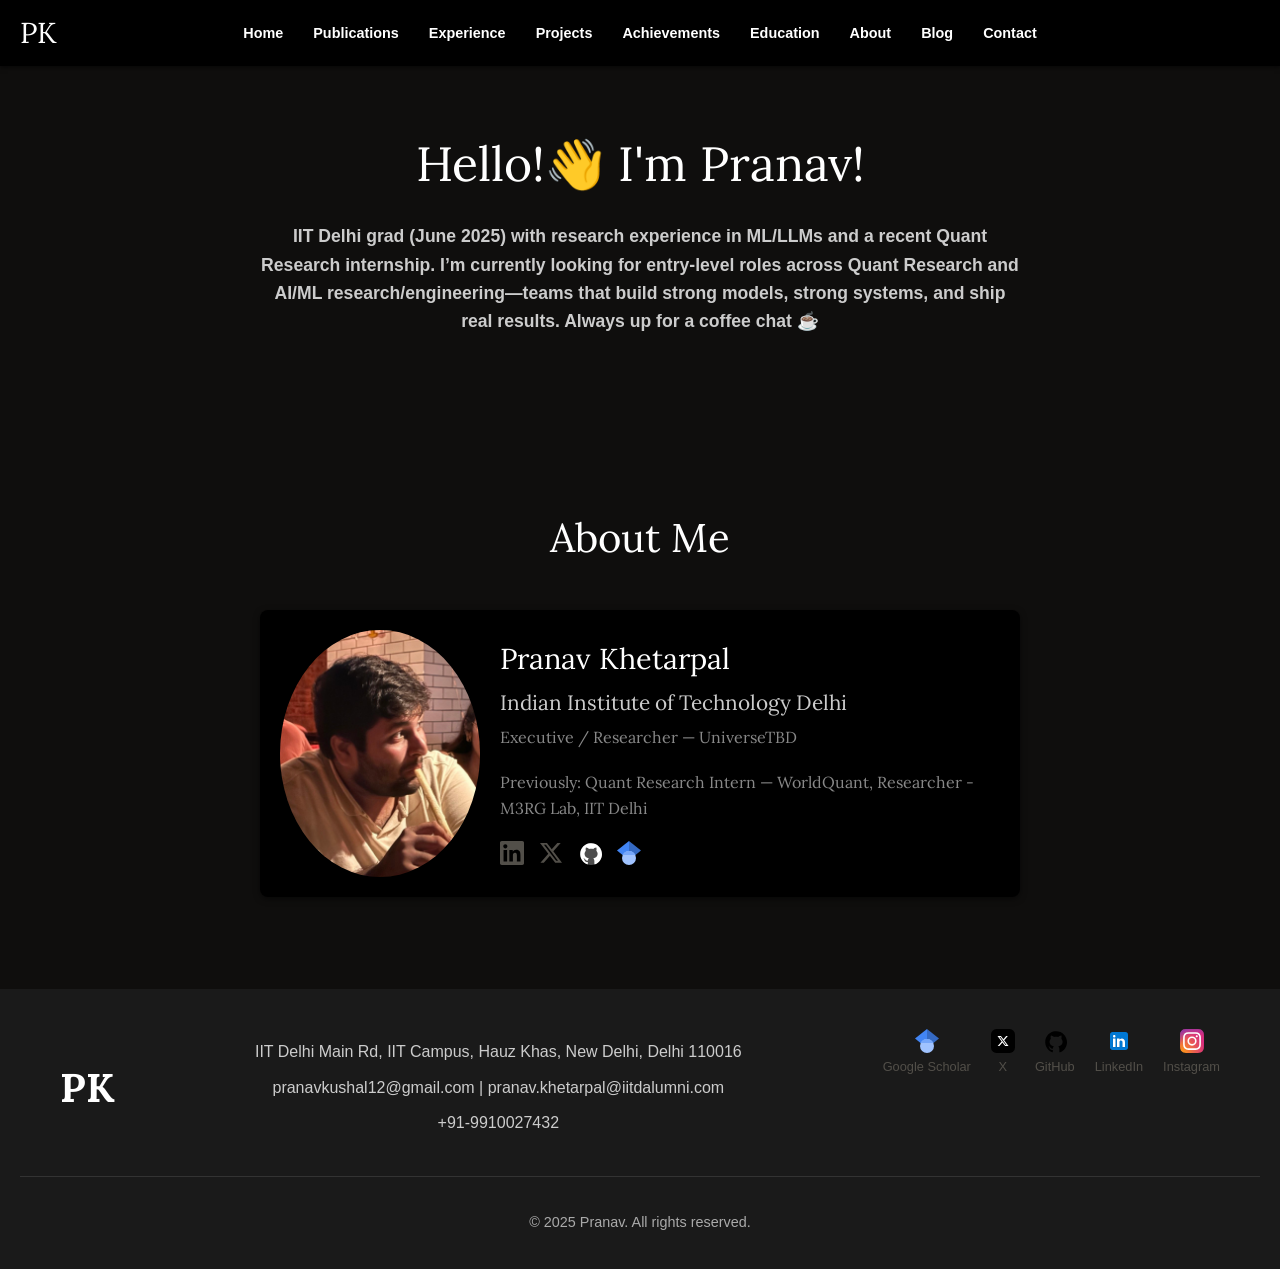
==== commit bae7d07c: "re-haul; added AI research" ====
--- a/index.html
+++ b/index.html
@@ -38,12 +38,12 @@
   <!-- Hero Section -->
   <section id="hero">
     <h1>Hello!👋 I'm Pranav!</h1>
-    <p>Recent IIT Delhi grad (June 2025) and a recent Quant Research intern, currently deep-diving into machine learning and quantitative finance. I’m on the lookout for an entry-level Quant Research / Data Science role—ideally somewhere with a solid espresso machine ☕📈. Let’s chat!</p>
+    <p>IIT Delhi grad (June 2025) with research experience in ML/LLMs and a recent Quant Research internship. I’m currently looking for entry-level roles across Quant Research and AI/ML research/engineering—teams that build strong models, strong systems, and ship real results. Always up for a coffee chat ☕</p>
   </section>
 
   <!-- About Section Content -->
   <section id="about">
-    <h2>About Me</h2>
+    <h2><a href="about.html" target="_self" style="text-decoration: none; color: inherit;">About Me</a></h2>
 
     <!-- Card container: image on the left, details on the right -->
     <div class="profile-card">
@@ -55,8 +55,11 @@
         <h3 class="profile-name">Pranav Khetarpal</h3>
         <!-- <h4 class="profile-title"><a href="https://web.iitd.ac.in/~krishnan/">Undergrad Researcher, M3RG Lab, IIT Delhi; & Fellow</a>, <a href="https://universetbd.org/">UniverseTBD</a></h4> -->
         <h4 class="profile-title">Indian Institute of Technology Delhi</h4>
-        <p class="profile-past">Undergrad Researcher, M3RG Lab, IIT Delhi;</p>
-        <p class="profile-past-l2">& Fellow UniverseTBD</p>
+        <p class="profile-past-l2">Executive / Researcher — UniverseTBD</p>
+        <p class="profile-past-l2">Previously: Quant Research Intern — WorldQuant, Researcher - M3RG Lab, IIT Delhi</p>
+                <!-- <p class="profile-past">Junior Researcher, M3RG Lab, IIT Delhi;</p> -->
+        <!-- <p class="profile-past-l2">& Fellow UniverseTBD</p> -->
+        <!-- <p class="profile-past-l2">Quant-Finance Enthusiast</p> -->
 
         <!-- Social icons row -->
         <div class="profile-social">
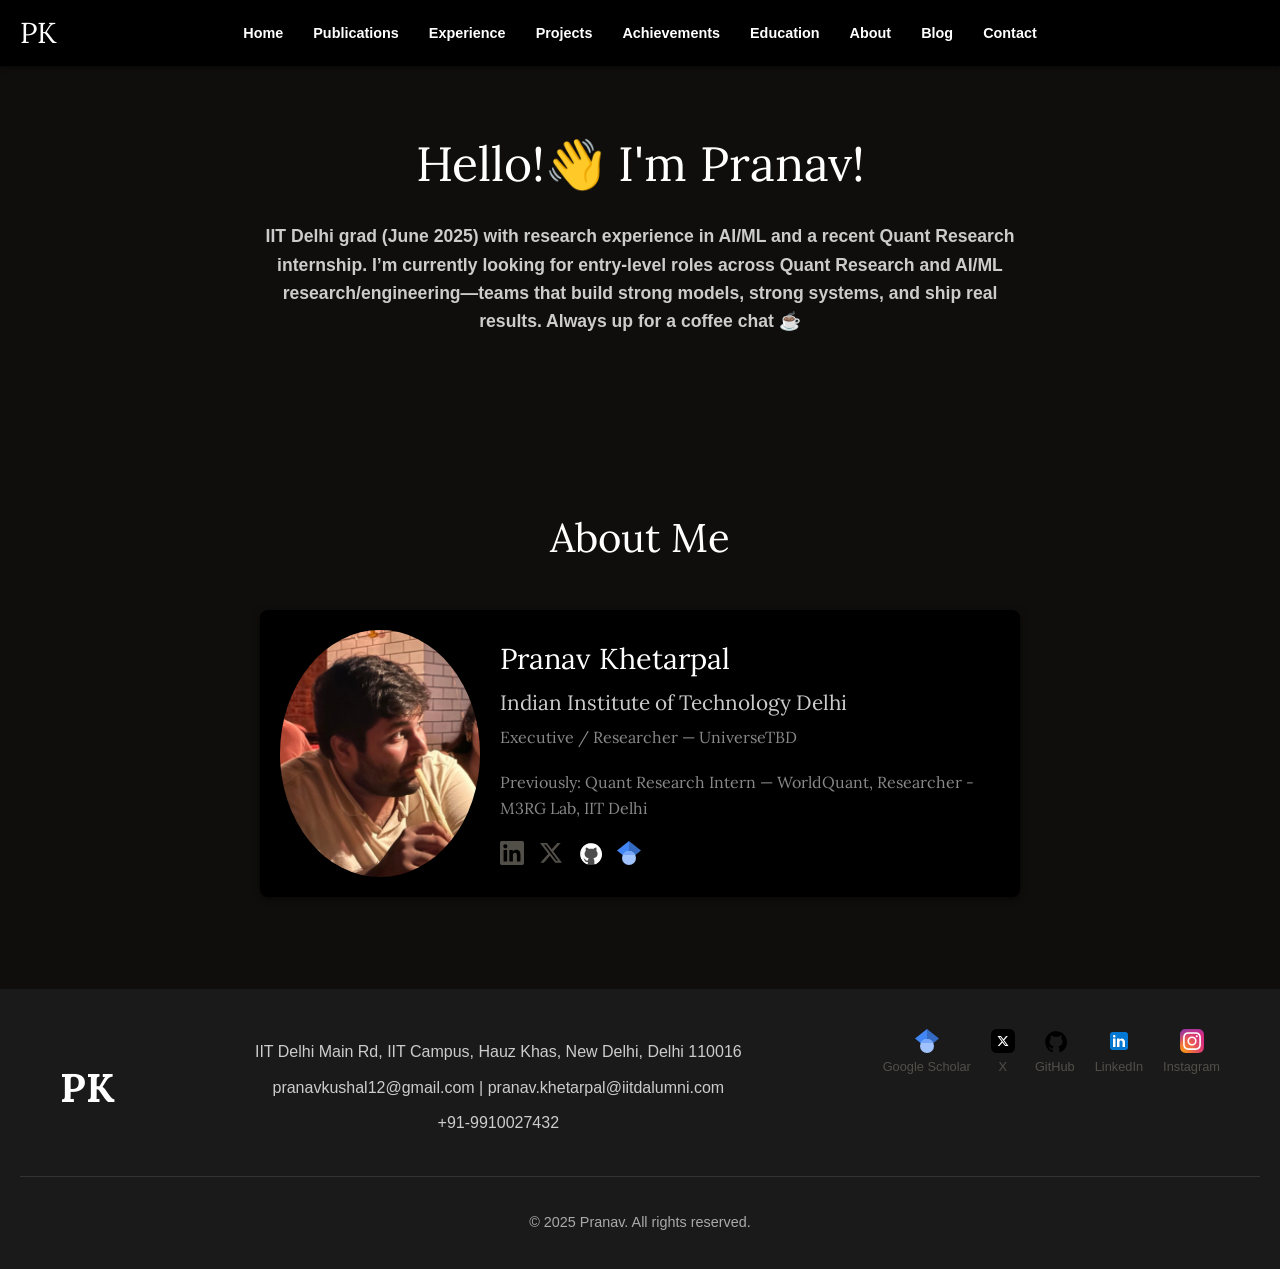
==== commit bc9bf2b1: "mini update" ====
--- a/index.html
+++ b/index.html
@@ -38,7 +38,7 @@
   <!-- Hero Section -->
   <section id="hero">
     <h1>Hello!👋 I'm Pranav!</h1>
-    <p>IIT Delhi grad (June 2025) with research experience in ML/LLMs and a recent Quant Research internship. I’m currently looking for entry-level roles across Quant Research and AI/ML research/engineering—teams that build strong models, strong systems, and ship real results. Always up for a coffee chat ☕</p>
+    <p>IIT Delhi grad (June 2025) with research experience in AI/ML and a recent Quant Research internship. I’m currently looking for entry-level roles across Quant Research and AI/ML research/engineering—teams that build strong models, strong systems, and ship real results. Always up for a coffee chat ☕</p>
   </section>
 
   <!-- About Section Content -->
